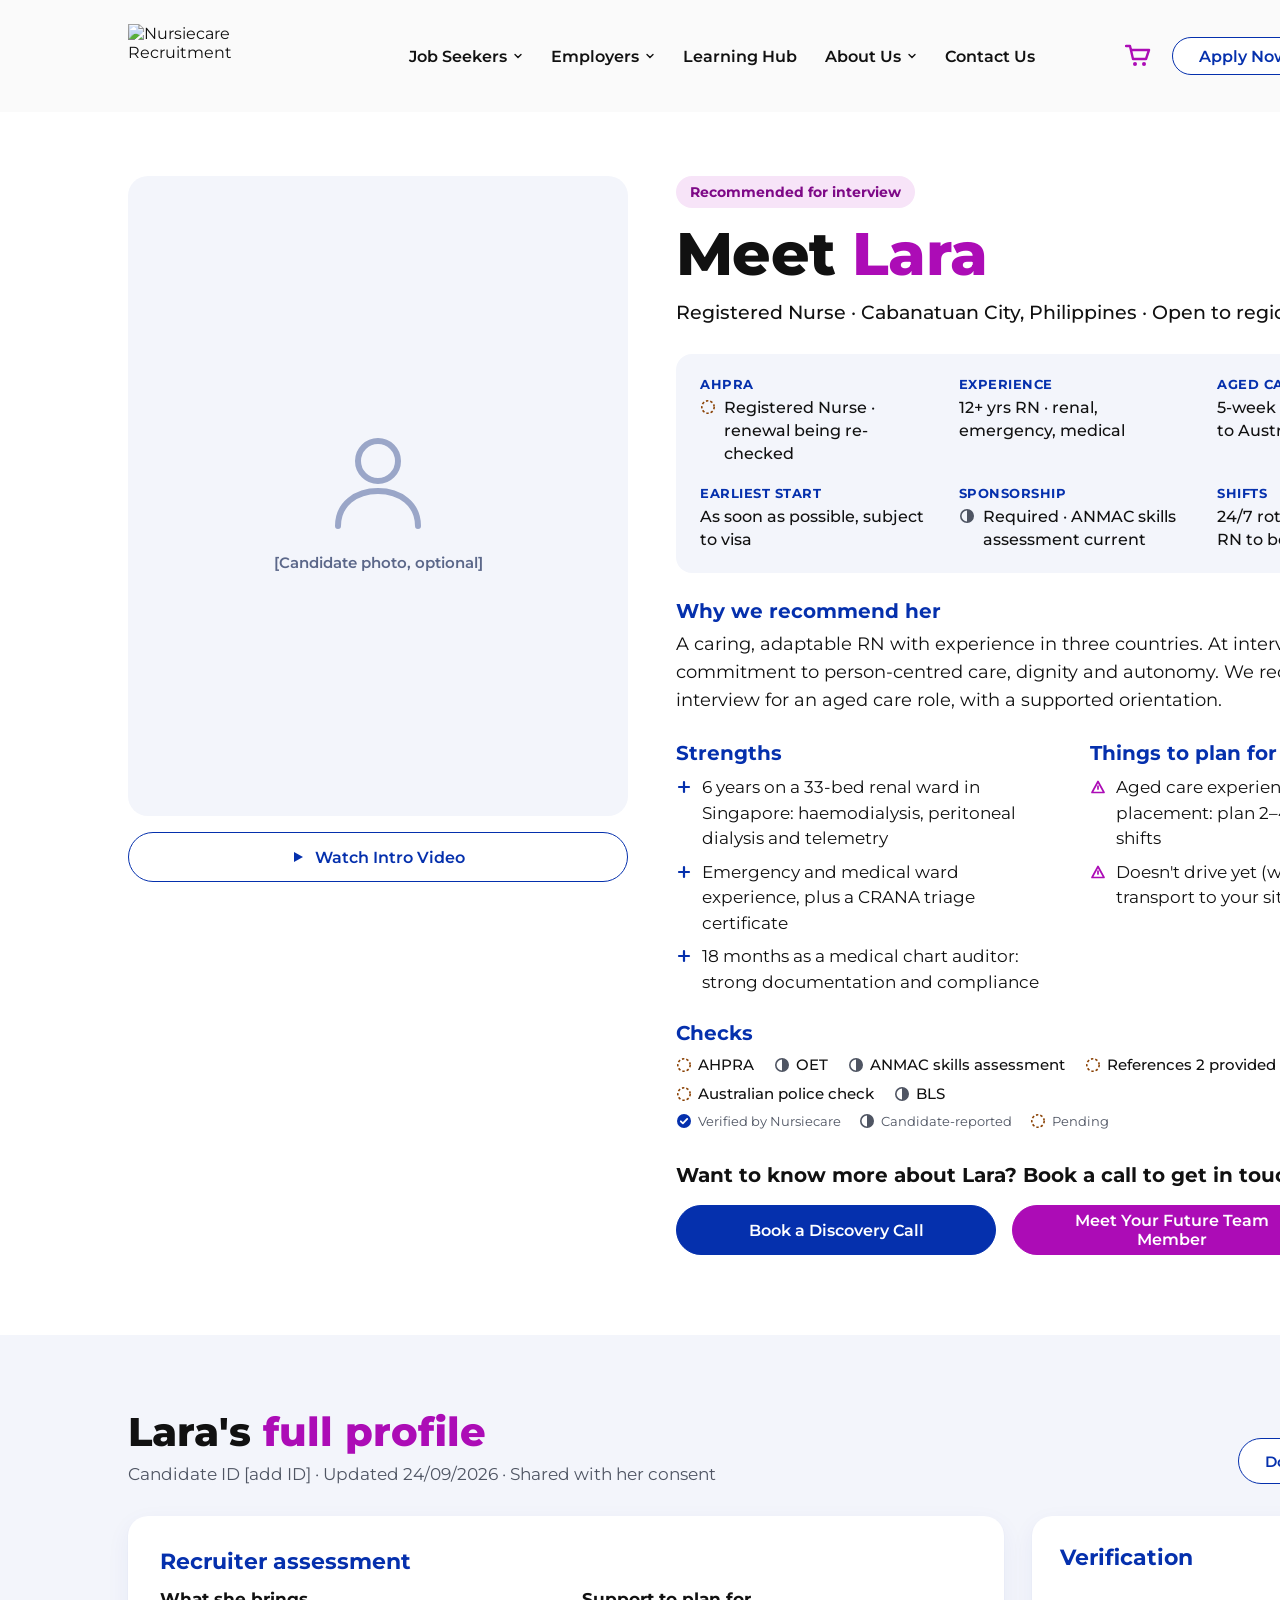
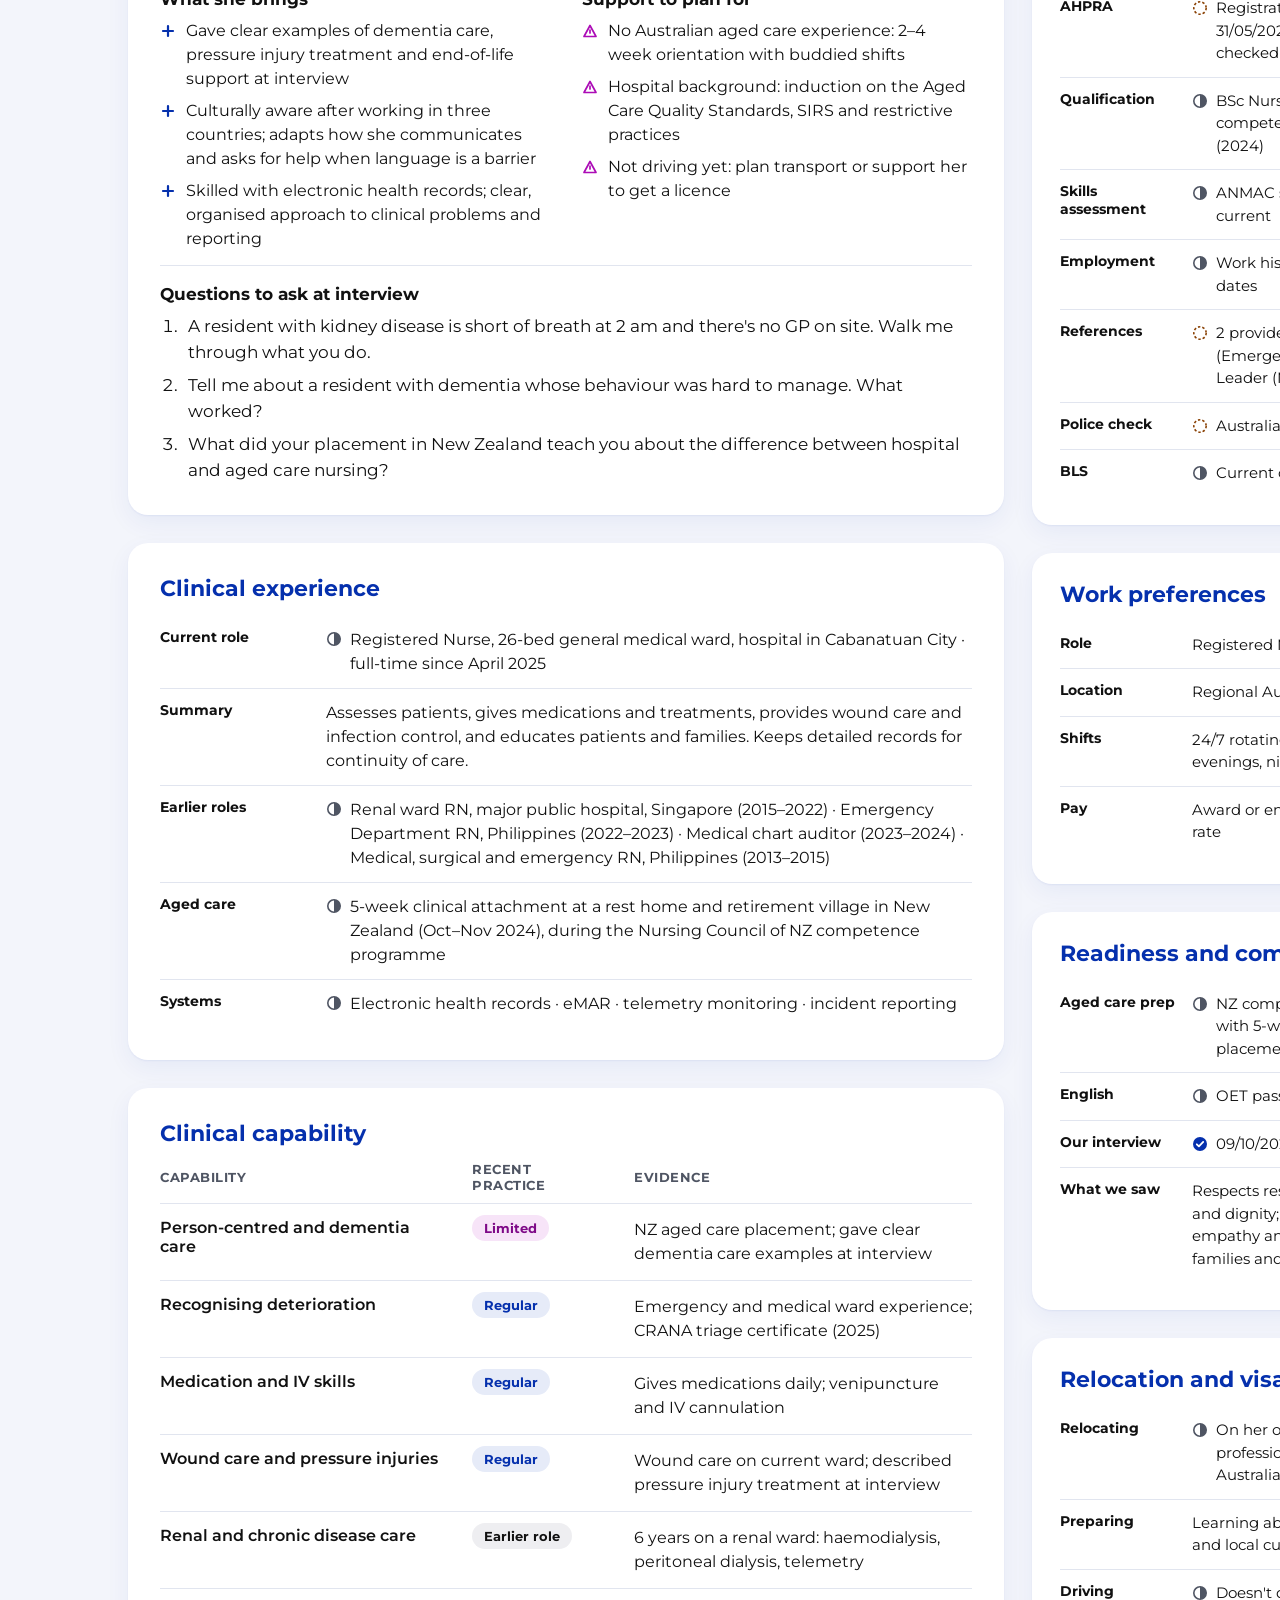
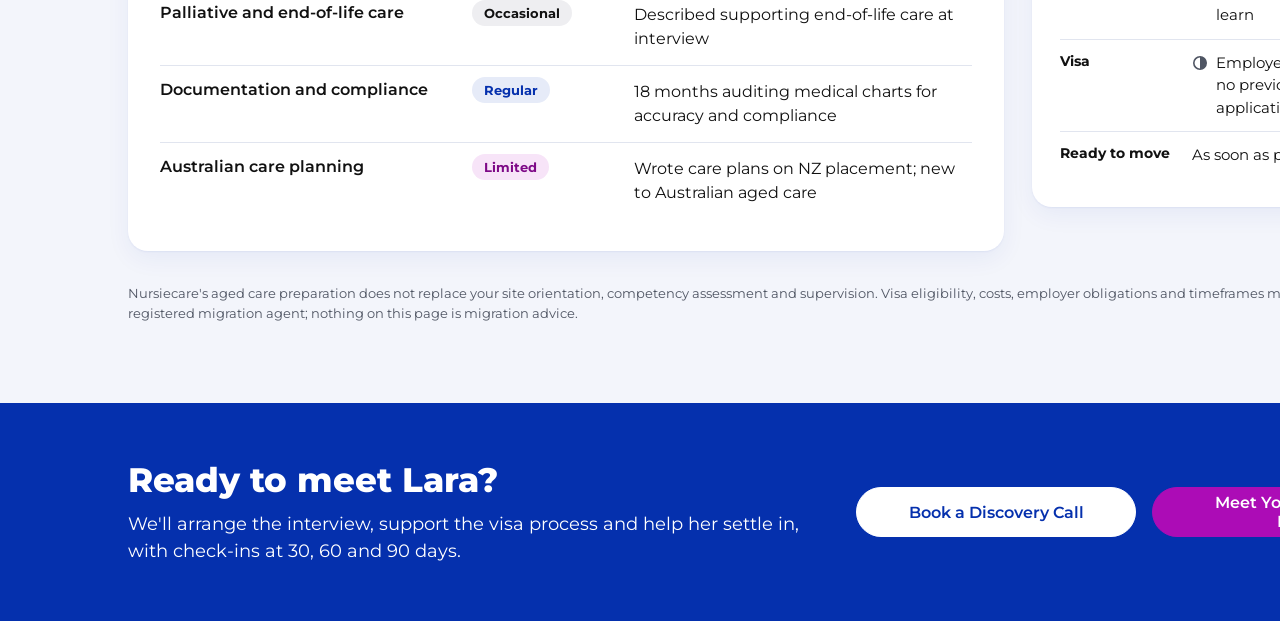
==== candidate.html @ cf737f13 "Rename Candidate.html to candidate.html" ====
<!doctype html>
<html lang="en">
<head>
<meta charset="utf-8">
<title>Meet Lara – website profile</title>
<script src="./vendor/react.js"></script>
<script src="./vendor/react-dom.js"></script>
<script src="./support.js"></script>
</head>
<body>
<x-dc>
<helmet>
<link rel="preconnect" href="https://fonts.googleapis.com">
<link href="https://fonts.googleapis.com/css2?family=Montserrat:wght@400;500;600;700;800&amp;display=swap" rel="stylesheet">
<style>
body{margin:0;font-family:'Montserrat',system-ui,sans-serif;color:#111111;background:#FFFFFF}
a{color:#0530AD}a:hover{color:#03207A}
</style>
</helmet>
<div style="width: 1600px; height: 2910px; box-sizing: border-box; background: #FFFFFF; font-family: 'Montserrat', system-ui, sans-serif; color: #111111; display: flex; flex-direction: column">
<header style="height: 112px; flex-shrink: 0; background: #FAFAFA; display: flex; align-items: center; justify-content: space-between; padding: 0 128px">
<img src="./assets/7c74ef03ca69b1d3904ed1eaf5448bc9.png" alt="Nursiecare Recruitment" style="width: 200px; height: 65px; object-fit: contain; object-position: left center">
<nav aria-label="Main" style="display: flex; gap: 28px; align-items: center"><a href="#" style="display: flex; align-items: center; gap: 6px; font-size: 16px; font-weight: 600; color: #111111; text-decoration: none">Job Seekers<svg width="10" height="10" viewBox="0 0 10 10" aria-hidden="true"><path d="M2 3.5l3 3 3-3" fill="none" stroke="#111111" stroke-width="1.4" stroke-linecap="round"></path></svg></a><a href="#" style="display: flex; align-items: center; gap: 6px; font-size: 16px; font-weight: 600; color: #111111; text-decoration: none">Employers<svg width="10" height="10" viewBox="0 0 10 10" aria-hidden="true"><path d="M2 3.5l3 3 3-3" fill="none" stroke="#111111" stroke-width="1.4" stroke-linecap="round"></path></svg></a><a href="#" style="display: flex; align-items: center; gap: 6px; font-size: 16px; font-weight: 600; color: #111111; text-decoration: none">Learning Hub</a><a href="#" style="display: flex; align-items: center; gap: 6px; font-size: 16px; font-weight: 600; color: #111111; text-decoration: none">About Us<svg width="10" height="10" viewBox="0 0 10 10" aria-hidden="true"><path d="M2 3.5l3 3 3-3" fill="none" stroke="#111111" stroke-width="1.4" stroke-linecap="round"></path></svg></a><a href="#" style="display: flex; align-items: center; gap: 6px; font-size: 16px; font-weight: 600; color: #111111; text-decoration: none">Contact Us</a></nav>
<div style="display: flex; align-items: center; gap: 12px">
<a href="#" aria-label="Cart" style="display: flex; align-items: center; justify-content: center; width: 44px; height: 44px"><svg width="26" height="24" viewBox="0 0 26 24" aria-hidden="true"><path d="M1 2h4l3 13h13l3-9H7" fill="none" stroke="#AC0CB6" stroke-width="2.4" stroke-linejoin="round" stroke-linecap="round"></path><circle cx="10" cy="20" r="2" fill="#AC0CB6"></circle><circle cx="19" cy="20" r="2" fill="#AC0CB6"></circle></svg></a>
<button type="button" style="width: 144px; height: 38px; padding: 0 26px; border-radius: 999px; font-family: 'Montserrat', system-ui, sans-serif; font-size: 16px; font-weight: 600; display: flex; align-items: center; justify-content: center; gap: 10px; background: #FFFFFF; color: #0530AD; border: 1.5px solid #0530AD">Apply Now</button>
<button type="button" style="width: 144px; height: 38px; padding: 0 26px; border-radius: 999px; font-family: 'Montserrat', system-ui, sans-serif; font-size: 16px; font-weight: 600; display: flex; align-items: center; justify-content: center; gap: 10px; background: #AC0CB6; color: #FFFFFF; border: 1.5px solid #AC0CB6">Request Staff</button>
</div>
</header>
<main style="display: flex; flex-direction: column">
<section style="padding: 64px 128px 80px; display: grid; grid-template-columns: 500px minmax(0, 1fr); gap: 48px; align-items: start">
<div style="display: flex; flex-direction: column; gap: 16px">
<div role="img" aria-label="Candidate photo placeholder" style="width: 500px; height: 640px; border-radius: 20px; background: #F3F5FB; display: flex; flex-direction: column; align-items: center; justify-content: center; gap: 12px"><svg width="120" height="120" viewBox="0 0 24 24" aria-hidden="true"><circle cx="12" cy="8" r="4" fill="none" stroke="#9AA6C8" stroke-width="1.2"></circle><path d="M4 21c0-4.4 3.6-7 8-7s8 2.6 8 7" fill="none" stroke="#9AA6C8" stroke-width="1.2" stroke-linecap="round"></path></svg><span style="font-size: 15px; font-weight: 600; color: #5B6789">[Candidate photo, optional]</span></div>
<button type="button" style="width: 500px; height: 50px; padding: 0 26px; border-radius: 999px; font-family: 'Montserrat', system-ui, sans-serif; font-size: 16px; font-weight: 600; display: flex; align-items: center; justify-content: center; gap: 10px; background: #FFFFFF; color: #0530AD; border: 1.5px solid #0530AD"><svg width="14" height="14" viewBox="0 0 14 14" aria-hidden="true"><path d="M3 2l9 5-9 5z" fill="#0530AD"></path></svg>Watch Intro Video</button>
</div>
<div style="display: flex; flex-direction: column; gap: 26px">
<div style="display: flex; flex-direction: column; gap: 14px">
<span style="align-self: flex-start; font-size: 14px; font-weight: 700; background: #F7E4F8; color: #7E0987; padding: 7px 14px; border-radius: 999px">Recommended for interview</span>
<h1 style="margin: 0; font-size: 60px; font-weight: 800; line-height: 1.05; letter-spacing: -0.01em">Meet <span style="color: #AC0CB6">Lara</span></h1>
<div style="font-size: 19px; font-weight: 500; line-height: 1.5">Registered Nurse · Cabanatuan City, Philippines · Open to regional Australia</div>
</div>
<div style="display: grid; grid-template-columns: repeat(3, minmax(0, 1fr)); gap: 20px 28px; padding: 22px 24px; background: #F3F5FB; border-radius: 16px"><div style="display: flex; flex-direction: column; gap: 4px"><div style="font-size: 13px; font-weight: 700; letter-spacing: 0.04em; text-transform: uppercase; color: #0530AD">AHPRA</div><div style="display: flex; gap: 8px; font-size: 16px; font-weight: 500; line-height: 1.45"><svg width="16" height="16" viewBox="0 0 16 16" role="img" aria-label="Pending" style="flex-shrink: 0; margin-top: 3px"><circle cx="8" cy="8" r="6.2" fill="none" stroke="#8A4205" stroke-width="1.6" stroke-dasharray="2.4 2"></circle></svg><span>Registered Nurse · renewal being re-checked</span></div></div><div style="display: flex; flex-direction: column; gap: 4px"><div style="font-size: 13px; font-weight: 700; letter-spacing: 0.04em; text-transform: uppercase; color: #0530AD">Experience</div><div style="display: flex; gap: 8px; font-size: 16px; font-weight: 500; line-height: 1.45"><span>12+ yrs RN · renal, emergency, medical</span></div></div><div style="display: flex; flex-direction: column; gap: 4px"><div style="font-size: 13px; font-weight: 700; letter-spacing: 0.04em; text-transform: uppercase; color: #0530AD">Aged care</div><div style="display: flex; gap: 8px; font-size: 16px; font-weight: 500; line-height: 1.45"><span>5-week NZ placement · new to Australian aged care</span></div></div><div style="display: flex; flex-direction: column; gap: 4px"><div style="font-size: 13px; font-weight: 700; letter-spacing: 0.04em; text-transform: uppercase; color: #0530AD">Earliest start</div><div style="display: flex; gap: 8px; font-size: 16px; font-weight: 500; line-height: 1.45"><span>As soon as possible, subject to visa</span></div></div><div style="display: flex; flex-direction: column; gap: 4px"><div style="font-size: 13px; font-weight: 700; letter-spacing: 0.04em; text-transform: uppercase; color: #0530AD">Sponsorship</div><div style="display: flex; gap: 8px; font-size: 16px; font-weight: 500; line-height: 1.45"><svg width="16" height="16" viewBox="0 0 16 16" role="img" aria-label="Candidate-reported" style="flex-shrink: 0; margin-top: 3px"><circle cx="8" cy="8" r="6.2" fill="none" stroke="#4F5563" stroke-width="1.6"></circle><path d="M8 1.8a6.2 6.2 0 0 1 0 12.4z" fill="#4F5563"></path></svg><span>Required · ANMAC skills assessment current</span></div></div><div style="display: flex; flex-direction: column; gap: 4px"><div style="font-size: 13px; font-weight: 700; letter-spacing: 0.04em; text-transform: uppercase; color: #0530AD">Shifts</div><div style="display: flex; gap: 8px; font-size: 16px; font-weight: 500; line-height: 1.45"><span>24/7 rotating roster · sole RN to be assessed</span></div></div></div>
<div style="display: flex; flex-direction: column; gap: 8px"><h3 style="margin: 0 0 0px; font-size: 20px; font-weight: 700; color: #0530AD">Why we recommend her</h3><p style="margin: 0; font-size: 18px; line-height: 1.55">A caring, adaptable RN with experience in three countries. At interview she showed real commitment to person-centred care, dignity and autonomy. We recommend an interview for an aged care role, with a supported orientation.</p></div>
<div style="display: grid; grid-template-columns: repeat(2, minmax(0, 1fr)); gap: 32px">
<div style="display: flex; flex-direction: column; gap: 10px"><h3 style="margin: 0 0 0px; font-size: 20px; font-weight: 700; color: #0530AD">Strengths</h3><ul style="list-style: none; margin: 0; padding: 0; display: flex; flex-direction: column; gap: 8px"><li style="display: flex; gap: 10px; font-size: 17px; line-height: 1.5"><svg width="16" height="16" viewBox="0 0 16 16" aria-hidden="true" style="flex-shrink: 0; margin-top: 4px"><path d="M8 3v10M3 8h10" stroke="#0530AD" stroke-width="2.2" stroke-linecap="round"></path></svg><span>6 years on a 33-bed renal ward in Singapore: haemodialysis, peritoneal dialysis and telemetry</span></li><li style="display: flex; gap: 10px; font-size: 17px; line-height: 1.5"><svg width="16" height="16" viewBox="0 0 16 16" aria-hidden="true" style="flex-shrink: 0; margin-top: 4px"><path d="M8 3v10M3 8h10" stroke="#0530AD" stroke-width="2.2" stroke-linecap="round"></path></svg><span>Emergency and medical ward experience, plus a CRANA triage certificate</span></li><li style="display: flex; gap: 10px; font-size: 17px; line-height: 1.5"><svg width="16" height="16" viewBox="0 0 16 16" aria-hidden="true" style="flex-shrink: 0; margin-top: 4px"><path d="M8 3v10M3 8h10" stroke="#0530AD" stroke-width="2.2" stroke-linecap="round"></path></svg><span>18 months as a medical chart auditor: strong documentation and compliance</span></li></ul></div>
<div style="display: flex; flex-direction: column; gap: 10px"><h3 style="margin: 0 0 0px; font-size: 20px; font-weight: 700; color: #0530AD">Things to plan for</h3><ul style="list-style: none; margin: 0; padding: 0; display: flex; flex-direction: column; gap: 8px"><li style="display: flex; gap: 10px; font-size: 17px; line-height: 1.5"><svg width="16" height="16" viewBox="0 0 16 16" aria-hidden="true" style="flex-shrink: 0; margin-top: 4px"><path d="M8 2.5l6 11H2z" fill="none" stroke="#AC0CB6" stroke-width="1.7" stroke-linejoin="round"></path><path d="M8 7v3" stroke="#AC0CB6" stroke-width="1.7" stroke-linecap="round"></path></svg><span>Aged care experience is a 5-week NZ placement: plan 2–4 weeks of buddied shifts</span></li><li style="display: flex; gap: 10px; font-size: 17px; line-height: 1.5"><svg width="16" height="16" viewBox="0 0 16 16" aria-hidden="true" style="flex-shrink: 0; margin-top: 4px"><path d="M8 2.5l6 11H2z" fill="none" stroke="#AC0CB6" stroke-width="1.7" stroke-linejoin="round"></path><path d="M8 7v3" stroke="#AC0CB6" stroke-width="1.7" stroke-linecap="round"></path></svg><span>Doesn't drive yet (willing to learn): check transport to your site</span></li></ul></div>
</div>
<div style="display: flex; flex-direction: column; gap: 10px"><h3 style="margin: 0 0 0px; font-size: 20px; font-weight: 700; color: #0530AD">Checks</h3><div style="display: flex; flex-wrap: wrap; gap: 10px 20px; align-items: center"><span style="display: flex; align-items: center; gap: 6px; font-size: 15px; font-weight: 500"><svg width="16" height="16" viewBox="0 0 16 16" role="img" aria-label="Pending" style="flex-shrink: 0; margin-top: 0px"><circle cx="8" cy="8" r="6.2" fill="none" stroke="#8A4205" stroke-width="1.6" stroke-dasharray="2.4 2"></circle></svg>AHPRA</span><span style="display: flex; align-items: center; gap: 6px; font-size: 15px; font-weight: 500"><svg width="16" height="16" viewBox="0 0 16 16" role="img" aria-label="Candidate-reported" style="flex-shrink: 0; margin-top: 0px"><circle cx="8" cy="8" r="6.2" fill="none" stroke="#4F5563" stroke-width="1.6"></circle><path d="M8 1.8a6.2 6.2 0 0 1 0 12.4z" fill="#4F5563"></path></svg>OET</span><span style="display: flex; align-items: center; gap: 6px; font-size: 15px; font-weight: 500"><svg width="16" height="16" viewBox="0 0 16 16" role="img" aria-label="Candidate-reported" style="flex-shrink: 0; margin-top: 0px"><circle cx="8" cy="8" r="6.2" fill="none" stroke="#4F5563" stroke-width="1.6"></circle><path d="M8 1.8a6.2 6.2 0 0 1 0 12.4z" fill="#4F5563"></path></svg>ANMAC skills assessment</span><span style="display: flex; align-items: center; gap: 6px; font-size: 15px; font-weight: 500"><svg width="16" height="16" viewBox="0 0 16 16" role="img" aria-label="Pending" style="flex-shrink: 0; margin-top: 0px"><circle cx="8" cy="8" r="6.2" fill="none" stroke="#8A4205" stroke-width="1.6" stroke-dasharray="2.4 2"></circle></svg>References 2 provided</span><span style="display: flex; align-items: center; gap: 6px; font-size: 15px; font-weight: 500"><svg width="16" height="16" viewBox="0 0 16 16" role="img" aria-label="Pending" style="flex-shrink: 0; margin-top: 0px"><circle cx="8" cy="8" r="6.2" fill="none" stroke="#8A4205" stroke-width="1.6" stroke-dasharray="2.4 2"></circle></svg>Australian police check</span><span style="display: flex; align-items: center; gap: 6px; font-size: 15px; font-weight: 500"><svg width="16" height="16" viewBox="0 0 16 16" role="img" aria-label="Candidate-reported" style="flex-shrink: 0; margin-top: 0px"><circle cx="8" cy="8" r="6.2" fill="none" stroke="#4F5563" stroke-width="1.6"></circle><path d="M8 1.8a6.2 6.2 0 0 1 0 12.4z" fill="#4F5563"></path></svg>BLS</span></div><div style="display: flex; flex-wrap: wrap; gap: 8px 18px; font-size: 13px; color: #4F5563"><span style="display: flex; align-items: center; gap: 6px"><svg width="16" height="16" viewBox="0 0 16 16" role="img" aria-label="Verified" style="flex-shrink: 0; margin-top: 0px"><circle cx="8" cy="8" r="7" fill="#0530AD"></circle><path d="M4.8 8.3l2.1 2.1 4.3-4.5" fill="none" stroke="#FFFFFF" stroke-width="1.8" stroke-linecap="round" stroke-linejoin="round"></path></svg>Verified by Nursiecare</span><span style="display: flex; align-items: center; gap: 6px"><svg width="16" height="16" viewBox="0 0 16 16" role="img" aria-label="Candidate-reported" style="flex-shrink: 0; margin-top: 0px"><circle cx="8" cy="8" r="6.2" fill="none" stroke="#4F5563" stroke-width="1.6"></circle><path d="M8 1.8a6.2 6.2 0 0 1 0 12.4z" fill="#4F5563"></path></svg>Candidate-reported</span><span style="display: flex; align-items: center; gap: 6px"><svg width="16" height="16" viewBox="0 0 16 16" role="img" aria-label="Pending" style="flex-shrink: 0; margin-top: 0px"><circle cx="8" cy="8" r="6.2" fill="none" stroke="#8A4205" stroke-width="1.6" stroke-dasharray="2.4 2"></circle></svg>Pending</span></div></div>
<div style="display: flex; flex-direction: column; gap: 16px; padding-top: 6px">
<p style="margin: 0; font-size: 20px; font-weight: 700; line-height: 1.4">Want to know more about Lara? Book a call to get in touch with our team.</p>
<div style="display: flex; gap: 16px"><button type="button" style="width: 320px; height: 50px; padding: 0 26px; border-radius: 999px; font-family: 'Montserrat', system-ui, sans-serif; font-size: 16px; font-weight: 600; display: flex; align-items: center; justify-content: center; gap: 10px; background: #0530AD; color: #FFFFFF; border: 1.5px solid #0530AD">Book a Discovery Call</button><button type="button" style="width: 320px; height: 50px; padding: 0 26px; border-radius: 999px; font-family: 'Montserrat', system-ui, sans-serif; font-size: 16px; font-weight: 600; display: flex; align-items: center; justify-content: center; gap: 10px; background: #AC0CB6; color: #FFFFFF; border: 1.5px solid #AC0CB6">Meet Your Future Team Member</button></div>
</div>
</div>
</section>
<section style="background: #F3F5FB; padding: 72px 128px 80px; display: flex; flex-direction: column; gap: 32px">
<div style="display: flex; justify-content: space-between; align-items: flex-end">
<div style="display: flex; flex-direction: column; gap: 8px"><h2 style="margin: 0; font-size: 40px; font-weight: 800">Lara's <span style="color: #AC0CB6">full profile</span></h2><p style="margin: 0; font-size: 17px; color: #4F5563">Candidate ID [add ID] · Updated 24/09/2026 · Shared with her consent</p></div>
<button type="button" style="height: 46px; padding: 0 26px; border-radius: 999px; font-family: 'Montserrat', system-ui, sans-serif; font-size: 15px; font-weight: 600; display: flex; align-items: center; justify-content: center; gap: 10px; background: #FFFFFF; color: #0530AD; border: 1.5px solid #0530AD">Download Profile (PDF)</button>
</div>
<div style="display: grid; grid-template-columns: minmax(0, 1fr) 440px; gap: 28px; align-items: start">
<div style="display: flex; flex-direction: column; gap: 28px">
<section style="background: #FFFFFF; border-radius: 20px; padding: 32px; display: flex; flex-direction: column; gap: 14px; box-shadow: 0 1px 2px rgba(5,48,173,0.06), 0 8px 24px rgba(5,48,173,0.06)"><h3 style="margin: 0 0 0px; font-size: 22px; font-weight: 700; color: #0530AD">Recruiter assessment</h3><div style="display: grid; grid-template-columns: repeat(2, minmax(0, 1fr)); gap: 32px">
<div style="display: flex; flex-direction: column; gap: 10px"><div style="font-size: 17px; font-weight: 700">What she brings</div><ul style="list-style: none; margin: 0; padding: 0; display: flex; flex-direction: column; gap: 8px"><li style="display: flex; gap: 10px; font-size: 16px; line-height: 1.5"><svg width="16" height="16" viewBox="0 0 16 16" aria-hidden="true" style="flex-shrink: 0; margin-top: 4px"><path d="M8 3v10M3 8h10" stroke="#0530AD" stroke-width="2.2" stroke-linecap="round"></path></svg><span>Gave clear examples of dementia care, pressure injury treatment and end-of-life support at interview</span></li><li style="display: flex; gap: 10px; font-size: 16px; line-height: 1.5"><svg width="16" height="16" viewBox="0 0 16 16" aria-hidden="true" style="flex-shrink: 0; margin-top: 4px"><path d="M8 3v10M3 8h10" stroke="#0530AD" stroke-width="2.2" stroke-linecap="round"></path></svg><span>Culturally aware after working in three countries; adapts how she communicates and asks for help when language is a barrier</span></li><li style="display: flex; gap: 10px; font-size: 16px; line-height: 1.5"><svg width="16" height="16" viewBox="0 0 16 16" aria-hidden="true" style="flex-shrink: 0; margin-top: 4px"><path d="M8 3v10M3 8h10" stroke="#0530AD" stroke-width="2.2" stroke-linecap="round"></path></svg><span>Skilled with electronic health records; clear, organised approach to clinical problems and reporting</span></li></ul></div>
<div style="display: flex; flex-direction: column; gap: 10px"><div style="font-size: 17px; font-weight: 700">Support to plan for</div><ul style="list-style: none; margin: 0; padding: 0; display: flex; flex-direction: column; gap: 8px"><li style="display: flex; gap: 10px; font-size: 16px; line-height: 1.5"><svg width="16" height="16" viewBox="0 0 16 16" aria-hidden="true" style="flex-shrink: 0; margin-top: 4px"><path d="M8 2.5l6 11H2z" fill="none" stroke="#AC0CB6" stroke-width="1.7" stroke-linejoin="round"></path><path d="M8 7v3" stroke="#AC0CB6" stroke-width="1.7" stroke-linecap="round"></path></svg><span>No Australian aged care experience: 2–4 week orientation with buddied shifts</span></li><li style="display: flex; gap: 10px; font-size: 16px; line-height: 1.5"><svg width="16" height="16" viewBox="0 0 16 16" aria-hidden="true" style="flex-shrink: 0; margin-top: 4px"><path d="M8 2.5l6 11H2z" fill="none" stroke="#AC0CB6" stroke-width="1.7" stroke-linejoin="round"></path><path d="M8 7v3" stroke="#AC0CB6" stroke-width="1.7" stroke-linecap="round"></path></svg><span>Hospital background: induction on the Aged Care Quality Standards, SIRS and restrictive practices</span></li><li style="display: flex; gap: 10px; font-size: 16px; line-height: 1.5"><svg width="16" height="16" viewBox="0 0 16 16" aria-hidden="true" style="flex-shrink: 0; margin-top: 4px"><path d="M8 2.5l6 11H2z" fill="none" stroke="#AC0CB6" stroke-width="1.7" stroke-linejoin="round"></path><path d="M8 7v3" stroke="#AC0CB6" stroke-width="1.7" stroke-linecap="round"></path></svg><span>Not driving yet: plan transport or support her to get a licence</span></li></ul></div>
</div>
<div style="border-top: 1px solid #E1E5EF; padding-top: 18px; display: flex; flex-direction: column; gap: 10px"><div style="font-size: 17px; font-weight: 700">Questions to ask at interview</div><ol style="margin: 0; padding-left: 22px; display: flex; flex-direction: column; gap: 8px"><li style="font-size: 17px; line-height: 1.5; padding-left: 6px">A resident with kidney disease is short of breath at 2 am and there's no GP on site. Walk me through what you do.</li><li style="font-size: 17px; line-height: 1.5; padding-left: 6px">Tell me about a resident with dementia whose behaviour was hard to manage. What worked?</li><li style="font-size: 17px; line-height: 1.5; padding-left: 6px">What did your placement in New Zealand teach you about the difference between hospital and aged care nursing?</li></ol></div></section>
<section style="background: #FFFFFF; border-radius: 20px; padding: 32px; display: flex; flex-direction: column; gap: 14px; box-shadow: 0 1px 2px rgba(5,48,173,0.06), 0 8px 24px rgba(5,48,173,0.06)"><h3 style="margin: 0 0 0px; font-size: 22px; font-weight: 700; color: #0530AD">Clinical experience</h3><dl style="margin: 0; display: flex; flex-direction: column"><div style="display: grid; grid-template-columns: 150px minmax(0, 1fr); gap: 16px; padding: 12px 0"><dt style="font-size: 14px; font-weight: 700; color: #111111">Current role</dt><dd style="margin: 0; display: flex; gap: 8px; font-size: 16px; line-height: 1.5"><svg width="16" height="16" viewBox="0 0 16 16" role="img" aria-label="Candidate-reported" style="flex-shrink: 0; margin-top: 3px"><circle cx="8" cy="8" r="6.2" fill="none" stroke="#4F5563" stroke-width="1.6"></circle><path d="M8 1.8a6.2 6.2 0 0 1 0 12.4z" fill="#4F5563"></path></svg><span>Registered Nurse, 26-bed general medical ward, hospital in Cabanatuan City · full-time since April 2025</span></dd></div><div style="border-top: 1px solid #E1E5EF; display: grid; grid-template-columns: 150px minmax(0, 1fr); gap: 16px; padding: 12px 0"><dt style="font-size: 14px; font-weight: 700; color: #111111">Summary</dt><dd style="margin: 0; display: flex; gap: 8px; font-size: 16px; line-height: 1.5"><span>Assesses patients, gives medications and treatments, provides wound care and infection control, and educates patients and families. Keeps detailed records for continuity of care.</span></dd></div><div style="border-top: 1px solid #E1E5EF; display: grid; grid-template-columns: 150px minmax(0, 1fr); gap: 16px; padding: 12px 0"><dt style="font-size: 14px; font-weight: 700; color: #111111">Earlier roles</dt><dd style="margin: 0; display: flex; gap: 8px; font-size: 16px; line-height: 1.5"><svg width="16" height="16" viewBox="0 0 16 16" role="img" aria-label="Candidate-reported" style="flex-shrink: 0; margin-top: 3px"><circle cx="8" cy="8" r="6.2" fill="none" stroke="#4F5563" stroke-width="1.6"></circle><path d="M8 1.8a6.2 6.2 0 0 1 0 12.4z" fill="#4F5563"></path></svg><span>Renal ward RN, major public hospital, Singapore (2015–2022) · Emergency Department RN, Philippines (2022–2023) · Medical chart auditor (2023–2024) · Medical, surgical and emergency RN, Philippines (2013–2015)</span></dd></div><div style="border-top: 1px solid #E1E5EF; display: grid; grid-template-columns: 150px minmax(0, 1fr); gap: 16px; padding: 12px 0"><dt style="font-size: 14px; font-weight: 700; color: #111111">Aged care</dt><dd style="margin: 0; display: flex; gap: 8px; font-size: 16px; line-height: 1.5"><svg width="16" height="16" viewBox="0 0 16 16" role="img" aria-label="Candidate-reported" style="flex-shrink: 0; margin-top: 3px"><circle cx="8" cy="8" r="6.2" fill="none" stroke="#4F5563" stroke-width="1.6"></circle><path d="M8 1.8a6.2 6.2 0 0 1 0 12.4z" fill="#4F5563"></path></svg><span>5-week clinical attachment at a rest home and retirement village in New Zealand (Oct–Nov 2024), during the Nursing Council of NZ competence programme</span></dd></div><div style="border-top: 1px solid #E1E5EF; display: grid; grid-template-columns: 150px minmax(0, 1fr); gap: 16px; padding: 12px 0"><dt style="font-size: 14px; font-weight: 700; color: #111111">Systems</dt><dd style="margin: 0; display: flex; gap: 8px; font-size: 16px; line-height: 1.5"><svg width="16" height="16" viewBox="0 0 16 16" role="img" aria-label="Candidate-reported" style="flex-shrink: 0; margin-top: 3px"><circle cx="8" cy="8" r="6.2" fill="none" stroke="#4F5563" stroke-width="1.6"></circle><path d="M8 1.8a6.2 6.2 0 0 1 0 12.4z" fill="#4F5563"></path></svg><span>Electronic health records · eMAR · telemetry monitoring · incident reporting</span></dd></div></dl></section>
<section style="background: #FFFFFF; border-radius: 20px; padding: 32px; display: flex; flex-direction: column; gap: 14px; box-shadow: 0 1px 2px rgba(5,48,173,0.06), 0 8px 24px rgba(5,48,173,0.06)"><h3 style="margin: 0 0 0px; font-size: 22px; font-weight: 700; color: #0530AD">Clinical capability</h3><table style="width: 100%; border-collapse: collapse"><thead><tr><th scope="col" style="text-align: left; font-size: 13px; font-weight: 700; letter-spacing: 0.04em; text-transform: uppercase; color: #4F5563; padding: 0 16px 10px 0; width: 280px">Capability</th><th scope="col" style="text-align: left; font-size: 13px; font-weight: 700; letter-spacing: 0.04em; text-transform: uppercase; color: #4F5563; padding: 0 16px 10px; width: 130px">Recent practice</th><th scope="col" style="text-align: left; font-size: 13px; font-weight: 700; letter-spacing: 0.04em; text-transform: uppercase; color: #4F5563; padding: 0 0 10px 16px">Evidence</th></tr></thead><tbody><tr style="border-top: 1px solid #E1E5EF"><td style="padding: 14px 16px 14px 0; font-size: 16px; font-weight: 600; vertical-align: top">Person-centred and dementia care</td><td style="padding: 14px 16px; vertical-align: top"><span style="font-size: 13px; font-weight: 700; background: #F7E4F8; color: #7E0987; padding: 5px 12px; border-radius: 999px; white-space: nowrap">Limited</span></td><td style="padding: 14px 0 14px 16px; font-size: 16px; line-height: 1.5; vertical-align: top">NZ aged care placement; gave clear dementia care examples at interview</td></tr><tr style="border-top: 1px solid #E1E5EF"><td style="padding: 14px 16px 14px 0; font-size: 16px; font-weight: 600; vertical-align: top">Recognising deterioration</td><td style="padding: 14px 16px; vertical-align: top"><span style="font-size: 13px; font-weight: 700; background: #E6EBF8; color: #0530AD; padding: 5px 12px; border-radius: 999px; white-space: nowrap">Regular</span></td><td style="padding: 14px 0 14px 16px; font-size: 16px; line-height: 1.5; vertical-align: top">Emergency and medical ward experience; CRANA triage certificate (2025)</td></tr><tr style="border-top: 1px solid #E1E5EF"><td style="padding: 14px 16px 14px 0; font-size: 16px; font-weight: 600; vertical-align: top">Medication and IV skills</td><td style="padding: 14px 16px; vertical-align: top"><span style="font-size: 13px; font-weight: 700; background: #E6EBF8; color: #0530AD; padding: 5px 12px; border-radius: 999px; white-space: nowrap">Regular</span></td><td style="padding: 14px 0 14px 16px; font-size: 16px; line-height: 1.5; vertical-align: top">Gives medications daily; venipuncture and IV cannulation</td></tr><tr style="border-top: 1px solid #E1E5EF"><td style="padding: 14px 16px 14px 0; font-size: 16px; font-weight: 600; vertical-align: top">Wound care and pressure injuries</td><td style="padding: 14px 16px; vertical-align: top"><span style="font-size: 13px; font-weight: 700; background: #E6EBF8; color: #0530AD; padding: 5px 12px; border-radius: 999px; white-space: nowrap">Regular</span></td><td style="padding: 14px 0 14px 16px; font-size: 16px; line-height: 1.5; vertical-align: top">Wound care on current ward; described pressure injury treatment at interview</td></tr><tr style="border-top: 1px solid #E1E5EF"><td style="padding: 14px 16px 14px 0; font-size: 16px; font-weight: 600; vertical-align: top">Renal and chronic disease care</td><td style="padding: 14px 16px; vertical-align: top"><span style="font-size: 13px; font-weight: 700; background: #EEEEF1; color: #111111; padding: 5px 12px; border-radius: 999px; white-space: nowrap">Earlier role</span></td><td style="padding: 14px 0 14px 16px; font-size: 16px; line-height: 1.5; vertical-align: top">6 years on a renal ward: haemodialysis, peritoneal dialysis, telemetry</td></tr><tr style="border-top: 1px solid #E1E5EF"><td style="padding: 14px 16px 14px 0; font-size: 16px; font-weight: 600; vertical-align: top">Palliative and end-of-life care</td><td style="padding: 14px 16px; vertical-align: top"><span style="font-size: 13px; font-weight: 700; background: #EEEEF1; color: #111111; padding: 5px 12px; border-radius: 999px; white-space: nowrap">Occasional</span></td><td style="padding: 14px 0 14px 16px; font-size: 16px; line-height: 1.5; vertical-align: top">Described supporting end-of-life care at interview</td></tr><tr style="border-top: 1px solid #E1E5EF"><td style="padding: 14px 16px 14px 0; font-size: 16px; font-weight: 600; vertical-align: top">Documentation and compliance</td><td style="padding: 14px 16px; vertical-align: top"><span style="font-size: 13px; font-weight: 700; background: #E6EBF8; color: #0530AD; padding: 5px 12px; border-radius: 999px; white-space: nowrap">Regular</span></td><td style="padding: 14px 0 14px 16px; font-size: 16px; line-height: 1.5; vertical-align: top">18 months auditing medical charts for accuracy and compliance</td></tr><tr style="border-top: 1px solid #E1E5EF"><td style="padding: 14px 16px 14px 0; font-size: 16px; font-weight: 600; vertical-align: top">Australian care planning</td><td style="padding: 14px 16px; vertical-align: top"><span style="font-size: 13px; font-weight: 700; background: #F7E4F8; color: #7E0987; padding: 5px 12px; border-radius: 999px; white-space: nowrap">Limited</span></td><td style="padding: 14px 0 14px 16px; font-size: 16px; line-height: 1.5; vertical-align: top">Wrote care plans on NZ placement; new to Australian aged care</td></tr></tbody></table></section>
</div>
<div style="display: flex; flex-direction: column; gap: 28px">
<section style="background: #FFFFFF; border-radius: 20px; padding: 28px; display: flex; flex-direction: column; gap: 14px; box-shadow: 0 1px 2px rgba(5,48,173,0.06), 0 8px 24px rgba(5,48,173,0.06)"><h3 style="margin: 0 0 0px; font-size: 22px; font-weight: 700; color: #0530AD">Verification</h3><dl style="margin: 0; display: flex; flex-direction: column"><div style="display: grid; grid-template-columns: 116px minmax(0, 1fr); gap: 16px; padding: 12px 0"><dt style="font-size: 14px; font-weight: 700; color: #111111">AHPRA</dt><dd style="margin: 0; display: flex; gap: 8px; font-size: 15px; line-height: 1.5"><svg width="16" height="16" viewBox="0 0 16 16" role="img" aria-label="Pending" style="flex-shrink: 0; margin-top: 3px"><circle cx="8" cy="8" r="6.2" fill="none" stroke="#8A4205" stroke-width="1.6" stroke-dasharray="2.4 2"></circle></svg><span>Registration listed to 31/05/2026: renewal being re-checked on the public register</span></dd></div><div style="border-top: 1px solid #E1E5EF; display: grid; grid-template-columns: 116px minmax(0, 1fr); gap: 16px; padding: 12px 0"><dt style="font-size: 14px; font-weight: 700; color: #111111">Qualification</dt><dd style="margin: 0; display: flex; gap: 8px; font-size: 15px; line-height: 1.5"><svg width="16" height="16" viewBox="0 0 16 16" role="img" aria-label="Candidate-reported" style="flex-shrink: 0; margin-top: 3px"><circle cx="8" cy="8" r="6.2" fill="none" stroke="#4F5563" stroke-width="1.6"></circle><path d="M8 1.8a6.2 6.2 0 0 1 0 12.4z" fill="#4F5563"></path></svg><span>BSc Nursing (2012) · NZ competence programme (2024)</span></dd></div><div style="border-top: 1px solid #E1E5EF; display: grid; grid-template-columns: 116px minmax(0, 1fr); gap: 16px; padding: 12px 0"><dt style="font-size: 14px; font-weight: 700; color: #111111">Skills assessment</dt><dd style="margin: 0; display: flex; gap: 8px; font-size: 15px; line-height: 1.5"><svg width="16" height="16" viewBox="0 0 16 16" role="img" aria-label="Candidate-reported" style="flex-shrink: 0; margin-top: 3px"><circle cx="8" cy="8" r="6.2" fill="none" stroke="#4F5563" stroke-width="1.6"></circle><path d="M8 1.8a6.2 6.2 0 0 1 0 12.4z" fill="#4F5563"></path></svg><span>ANMAC skills assessment current</span></dd></div><div style="border-top: 1px solid #E1E5EF; display: grid; grid-template-columns: 116px minmax(0, 1fr); gap: 16px; padding: 12px 0"><dt style="font-size: 14px; font-weight: 700; color: #111111">Employment</dt><dd style="margin: 0; display: flex; gap: 8px; font-size: 15px; line-height: 1.5"><svg width="16" height="16" viewBox="0 0 16 16" role="img" aria-label="Candidate-reported" style="flex-shrink: 0; margin-top: 3px"><circle cx="8" cy="8" r="6.2" fill="none" stroke="#4F5563" stroke-width="1.6"></circle><path d="M8 1.8a6.2 6.2 0 0 1 0 12.4z" fill="#4F5563"></path></svg><span>Work history 2013 to now, with dates</span></dd></div><div style="border-top: 1px solid #E1E5EF; display: grid; grid-template-columns: 116px minmax(0, 1fr); gap: 16px; padding: 12px 0"><dt style="font-size: 14px; font-weight: 700; color: #111111">References</dt><dd style="margin: 0; display: flex; gap: 8px; font-size: 15px; line-height: 1.5"><svg width="16" height="16" viewBox="0 0 16 16" role="img" aria-label="Pending" style="flex-shrink: 0; margin-top: 3px"><circle cx="8" cy="8" r="6.2" fill="none" stroke="#8A4205" stroke-width="1.6" stroke-dasharray="2.4 2"></circle></svg><span>2 provided: Head Nurse (Emergency), Clinical Nurse Leader (NZ aged care)</span></dd></div><div style="border-top: 1px solid #E1E5EF; display: grid; grid-template-columns: 116px minmax(0, 1fr); gap: 16px; padding: 12px 0"><dt style="font-size: 14px; font-weight: 700; color: #111111">Police check</dt><dd style="margin: 0; display: flex; gap: 8px; font-size: 15px; line-height: 1.5"><svg width="16" height="16" viewBox="0 0 16 16" role="img" aria-label="Pending" style="flex-shrink: 0; margin-top: 3px"><circle cx="8" cy="8" r="6.2" fill="none" stroke="#8A4205" stroke-width="1.6" stroke-dasharray="2.4 2"></circle></svg><span>Australian check pre-start</span></dd></div><div style="border-top: 1px solid #E1E5EF; display: grid; grid-template-columns: 116px minmax(0, 1fr); gap: 16px; padding: 12px 0"><dt style="font-size: 14px; font-weight: 700; color: #111111">BLS</dt><dd style="margin: 0; display: flex; gap: 8px; font-size: 15px; line-height: 1.5"><svg width="16" height="16" viewBox="0 0 16 16" role="img" aria-label="Candidate-reported" style="flex-shrink: 0; margin-top: 3px"><circle cx="8" cy="8" r="6.2" fill="none" stroke="#4F5563" stroke-width="1.6"></circle><path d="M8 1.8a6.2 6.2 0 0 1 0 12.4z" fill="#4F5563"></path></svg><span>Current certificate</span></dd></div></dl></section>
<section style="background: #FFFFFF; border-radius: 20px; padding: 28px; display: flex; flex-direction: column; gap: 14px; box-shadow: 0 1px 2px rgba(5,48,173,0.06), 0 8px 24px rgba(5,48,173,0.06)"><h3 style="margin: 0 0 0px; font-size: 22px; font-weight: 700; color: #0530AD">Work preferences</h3><dl style="margin: 0; display: flex; flex-direction: column"><div style="display: grid; grid-template-columns: 116px minmax(0, 1fr); gap: 16px; padding: 12px 0"><dt style="font-size: 14px; font-weight: 700; color: #111111">Role</dt><dd style="margin: 0; display: flex; gap: 8px; font-size: 15px; line-height: 1.5"><span>Registered Nurse, aged care</span></dd></div><div style="border-top: 1px solid #E1E5EF; display: grid; grid-template-columns: 116px minmax(0, 1fr); gap: 16px; padding: 12px 0"><dt style="font-size: 14px; font-weight: 700; color: #111111">Location</dt><dd style="margin: 0; display: flex; gap: 8px; font-size: 15px; line-height: 1.5"><span>Regional Australia</span></dd></div><div style="border-top: 1px solid #E1E5EF; display: grid; grid-template-columns: 116px minmax(0, 1fr); gap: 16px; padding: 12px 0"><dt style="font-size: 14px; font-weight: 700; color: #111111">Shifts</dt><dd style="margin: 0; display: flex; gap: 8px; font-size: 15px; line-height: 1.5"><span>24/7 rotating roster: days, evenings, nights, weekends</span></dd></div><div style="border-top: 1px solid #E1E5EF; display: grid; grid-template-columns: 116px minmax(0, 1fr); gap: 16px; padding: 12px 0"><dt style="font-size: 14px; font-weight: 700; color: #111111">Pay</dt><dd style="margin: 0; display: flex; gap: 8px; font-size: 15px; line-height: 1.5"><span>Award or enterprise agreement rate</span></dd></div></dl></section>
<section style="background: #FFFFFF; border-radius: 20px; padding: 28px; display: flex; flex-direction: column; gap: 14px; box-shadow: 0 1px 2px rgba(5,48,173,0.06), 0 8px 24px rgba(5,48,173,0.06)"><h3 style="margin: 0 0 0px; font-size: 22px; font-weight: 700; color: #0530AD">Readiness and communication</h3><dl style="margin: 0; display: flex; flex-direction: column"><div style="display: grid; grid-template-columns: 116px minmax(0, 1fr); gap: 16px; padding: 12px 0"><dt style="font-size: 14px; font-weight: 700; color: #111111">Aged care prep</dt><dd style="margin: 0; display: flex; gap: 8px; font-size: 15px; line-height: 1.5"><svg width="16" height="16" viewBox="0 0 16 16" role="img" aria-label="Candidate-reported" style="flex-shrink: 0; margin-top: 3px"><circle cx="8" cy="8" r="6.2" fill="none" stroke="#4F5563" stroke-width="1.6"></circle><path d="M8 1.8a6.2 6.2 0 0 1 0 12.4z" fill="#4F5563"></path></svg><span>NZ competence programme with 5-week aged care placement</span></dd></div><div style="border-top: 1px solid #E1E5EF; display: grid; grid-template-columns: 116px minmax(0, 1fr); gap: 16px; padding: 12px 0"><dt style="font-size: 14px; font-weight: 700; color: #111111">English</dt><dd style="margin: 0; display: flex; gap: 8px; font-size: 15px; line-height: 1.5"><svg width="16" height="16" viewBox="0 0 16 16" role="img" aria-label="Candidate-reported" style="flex-shrink: 0; margin-top: 3px"><circle cx="8" cy="8" r="6.2" fill="none" stroke="#4F5563" stroke-width="1.6"></circle><path d="M8 1.8a6.2 6.2 0 0 1 0 12.4z" fill="#4F5563"></path></svg><span>OET passed</span></dd></div><div style="border-top: 1px solid #E1E5EF; display: grid; grid-template-columns: 116px minmax(0, 1fr); gap: 16px; padding: 12px 0"><dt style="font-size: 14px; font-weight: 700; color: #111111">Our interview</dt><dd style="margin: 0; display: flex; gap: 8px; font-size: 15px; line-height: 1.5"><svg width="16" height="16" viewBox="0 0 16 16" role="img" aria-label="Verified" style="flex-shrink: 0; margin-top: 3px"><circle cx="8" cy="8" r="7" fill="#0530AD"></circle><path d="M4.8 8.3l2.1 2.1 4.3-4.5" fill="none" stroke="#FFFFFF" stroke-width="1.8" stroke-linecap="round" stroke-linejoin="round"></path></svg><span>09/10/2025</span></dd></div><div style="border-top: 1px solid #E1E5EF; display: grid; grid-template-columns: 116px minmax(0, 1fr); gap: 16px; padding: 12px 0"><dt style="font-size: 14px; font-weight: 700; color: #111111">What we saw</dt><dd style="margin: 0; display: flex; gap: 8px; font-size: 15px; line-height: 1.5"><span>Respects residents' autonomy and dignity; emphasised empathy and teamwork with families and staff</span></dd></div></dl></section>
<section style="background: #FFFFFF; border-radius: 20px; padding: 28px; display: flex; flex-direction: column; gap: 14px; box-shadow: 0 1px 2px rgba(5,48,173,0.06), 0 8px 24px rgba(5,48,173,0.06)"><h3 style="margin: 0 0 0px; font-size: 22px; font-weight: 700; color: #0530AD">Relocation and visa</h3><dl style="margin: 0; display: flex; flex-direction: column"><div style="display: grid; grid-template-columns: 116px minmax(0, 1fr); gap: 16px; padding: 12px 0"><dt style="font-size: 14px; font-weight: 700; color: #111111">Relocating</dt><dd style="margin: 0; display: flex; gap: 8px; font-size: 15px; line-height: 1.5"><svg width="16" height="16" viewBox="0 0 16 16" role="img" aria-label="Candidate-reported" style="flex-shrink: 0; margin-top: 3px"><circle cx="8" cy="8" r="6.2" fill="none" stroke="#4F5563" stroke-width="1.6"></circle><path d="M8 1.8a6.2 6.2 0 0 1 0 12.4z" fill="#4F5563"></path></svg><span>On her own; has friends and professional contacts in Australia</span></dd></div><div style="border-top: 1px solid #E1E5EF; display: grid; grid-template-columns: 116px minmax(0, 1fr); gap: 16px; padding: 12px 0"><dt style="font-size: 14px; font-weight: 700; color: #111111">Preparing</dt><dd style="margin: 0; display: flex; gap: 8px; font-size: 15px; line-height: 1.5"><span>Learning about rural healthcare and local culture</span></dd></div><div style="border-top: 1px solid #E1E5EF; display: grid; grid-template-columns: 116px minmax(0, 1fr); gap: 16px; padding: 12px 0"><dt style="font-size: 14px; font-weight: 700; color: #111111">Driving</dt><dd style="margin: 0; display: flex; gap: 8px; font-size: 15px; line-height: 1.5"><svg width="16" height="16" viewBox="0 0 16 16" role="img" aria-label="Candidate-reported" style="flex-shrink: 0; margin-top: 3px"><circle cx="8" cy="8" r="6.2" fill="none" stroke="#4F5563" stroke-width="1.6"></circle><path d="M8 1.8a6.2 6.2 0 0 1 0 12.4z" fill="#4F5563"></path></svg><span>Doesn't drive yet; willing to learn</span></dd></div><div style="border-top: 1px solid #E1E5EF; display: grid; grid-template-columns: 116px minmax(0, 1fr); gap: 16px; padding: 12px 0"><dt style="font-size: 14px; font-weight: 700; color: #111111">Visa</dt><dd style="margin: 0; display: flex; gap: 8px; font-size: 15px; line-height: 1.5"><svg width="16" height="16" viewBox="0 0 16 16" role="img" aria-label="Candidate-reported" style="flex-shrink: 0; margin-top: 3px"><circle cx="8" cy="8" r="6.2" fill="none" stroke="#4F5563" stroke-width="1.6"></circle><path d="M8 1.8a6.2 6.2 0 0 1 0 12.4z" fill="#4F5563"></path></svg><span>Employer-sponsored pathway; no previous Australian visa applications</span></dd></div><div style="border-top: 1px solid #E1E5EF; display: grid; grid-template-columns: 116px minmax(0, 1fr); gap: 16px; padding: 12px 0"><dt style="font-size: 14px; font-weight: 700; color: #111111">Ready to move</dt><dd style="margin: 0; display: flex; gap: 8px; font-size: 15px; line-height: 1.5"><span>As soon as possible</span></dd></div></dl></section>
</div>
</div>
<p style="margin: 0; font-size: 13px; line-height: 1.55; color: #4F5563">Nursiecare's aged care preparation does not replace your site orientation, competency assessment and supervision. Visa eligibility, costs, employer obligations and timeframes must be confirmed by a registered migration agent; nothing on this page is migration advice.</p>
</section>
<section style="background: #0530AD; padding: 56px 128px; display: flex; justify-content: space-between; align-items: center; gap: 40px">
<div style="display: flex; flex-direction: column; gap: 10px"><h2 style="margin: 0; font-size: 34px; font-weight: 800; color: #FFFFFF">Ready to meet Lara?</h2><p style="margin: 0; font-size: 18px; line-height: 1.5; color: #FFFFFF">We'll arrange the interview, support the visa process and help her settle in, with check-ins at 30, 60 and 90 days.</p></div>
<div style="display: flex; gap: 16px; flex-shrink: 0"><button type="button" style="width: 280px; height: 50px; padding: 0 26px; border-radius: 999px; font-family: 'Montserrat', system-ui, sans-serif; font-size: 16px; font-weight: 600; display: flex; align-items: center; justify-content: center; gap: 10px; background: #FFFFFF; color: #0530AD; border: 1.5px solid #FFFFFF">Book a Discovery Call</button><button type="button" style="width: 320px; height: 50px; padding: 0 26px; border-radius: 999px; font-family: 'Montserrat', system-ui, sans-serif; font-size: 16px; font-weight: 600; display: flex; align-items: center; justify-content: center; gap: 10px; background: #AC0CB6; color: #FFFFFF; border: 1.5px solid #AC0CB6">Meet Your Future Team Member</button></div>
</section>
</main>
</div>
</x-dc>
<script type="text/x-dc" data-dc-script data-props='{"$preview":{"width":1600,"height":2910}}'>
class Component extends DCLogic {
renderVals() { return {}; }
}
</script>
</body>
</html>
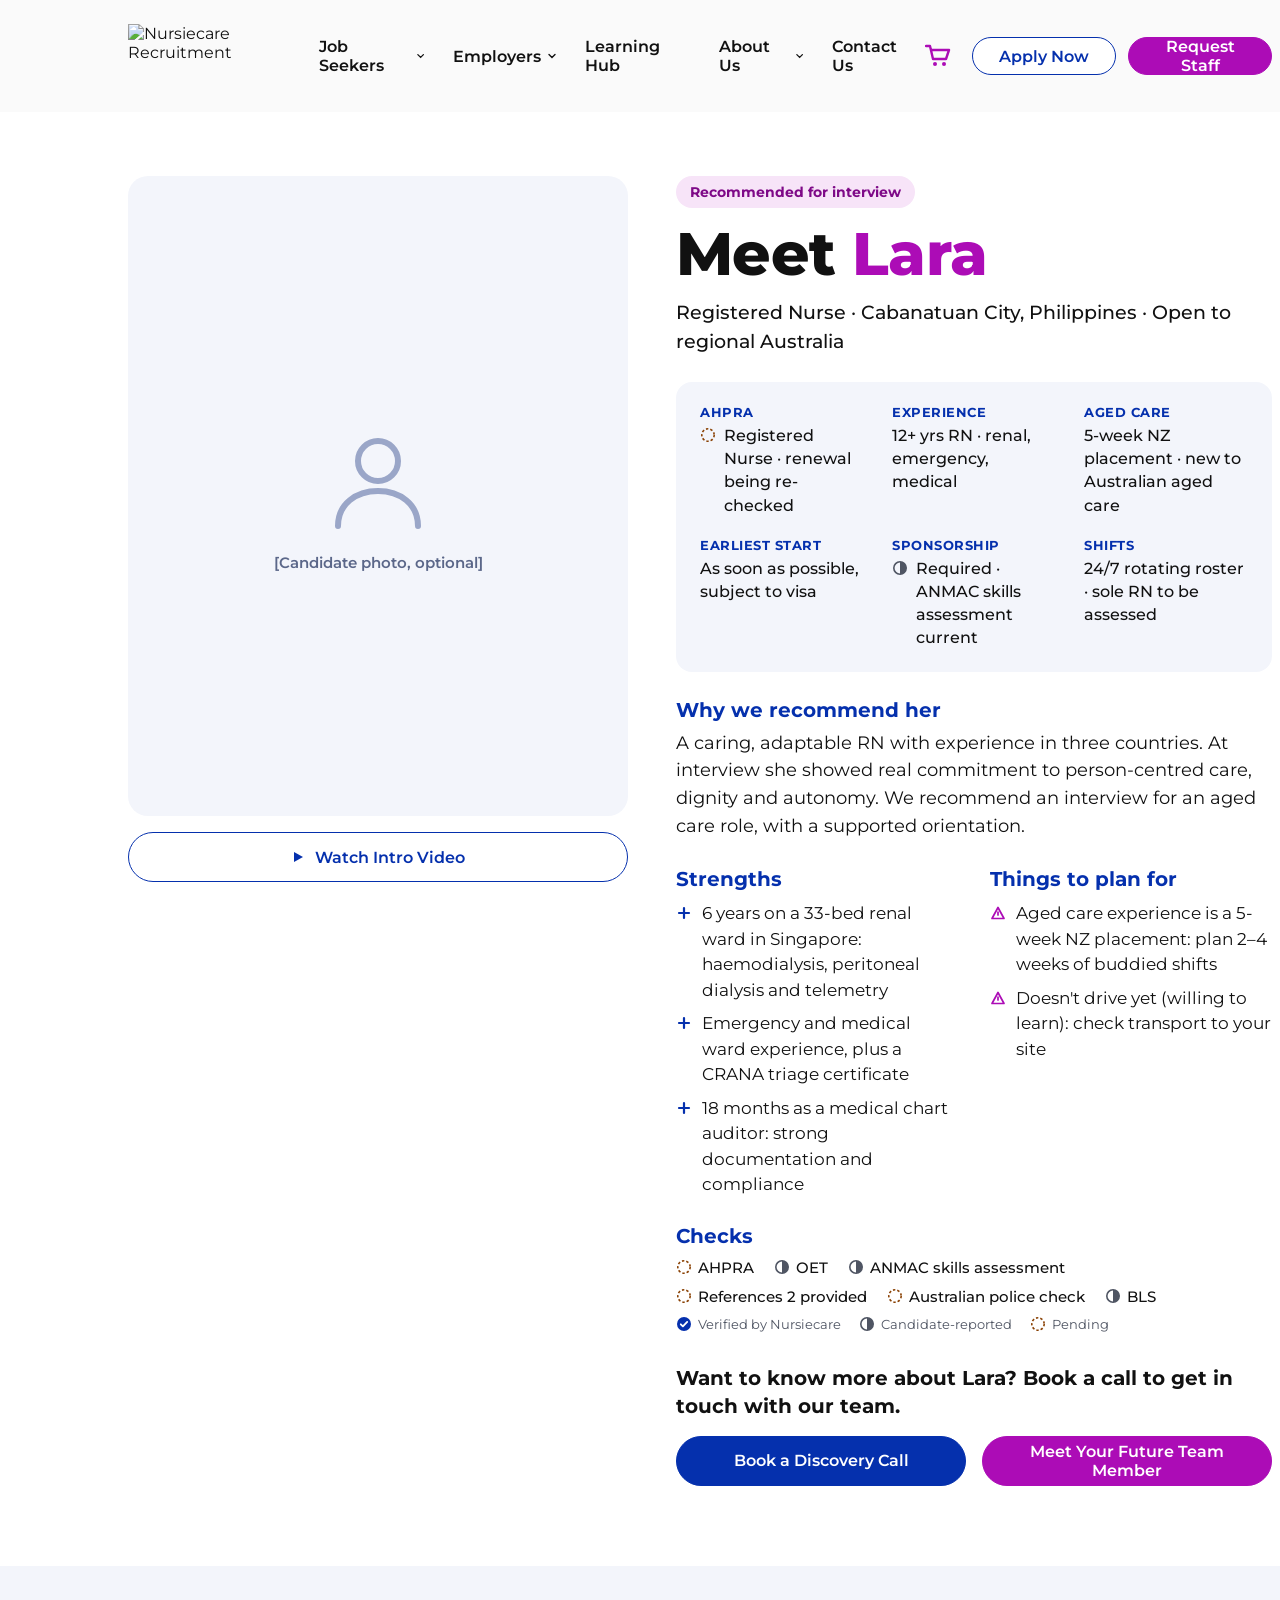
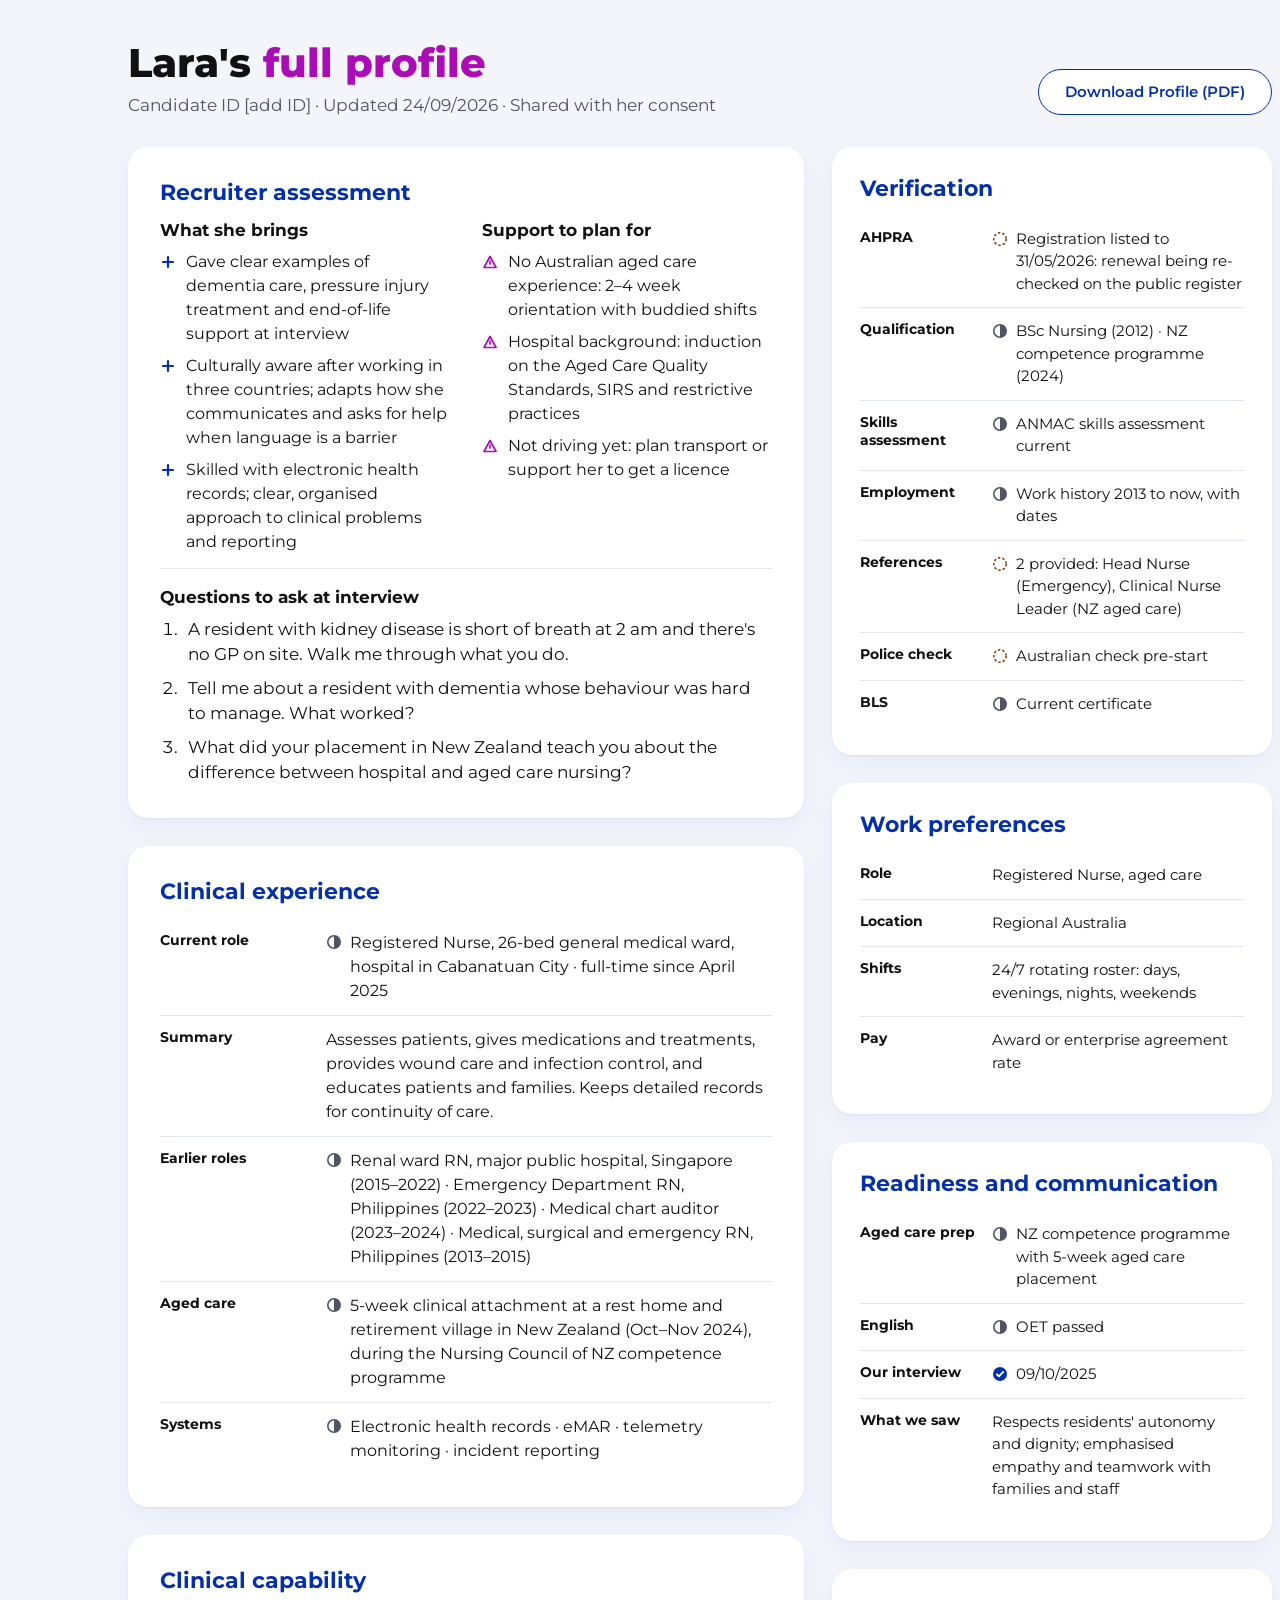
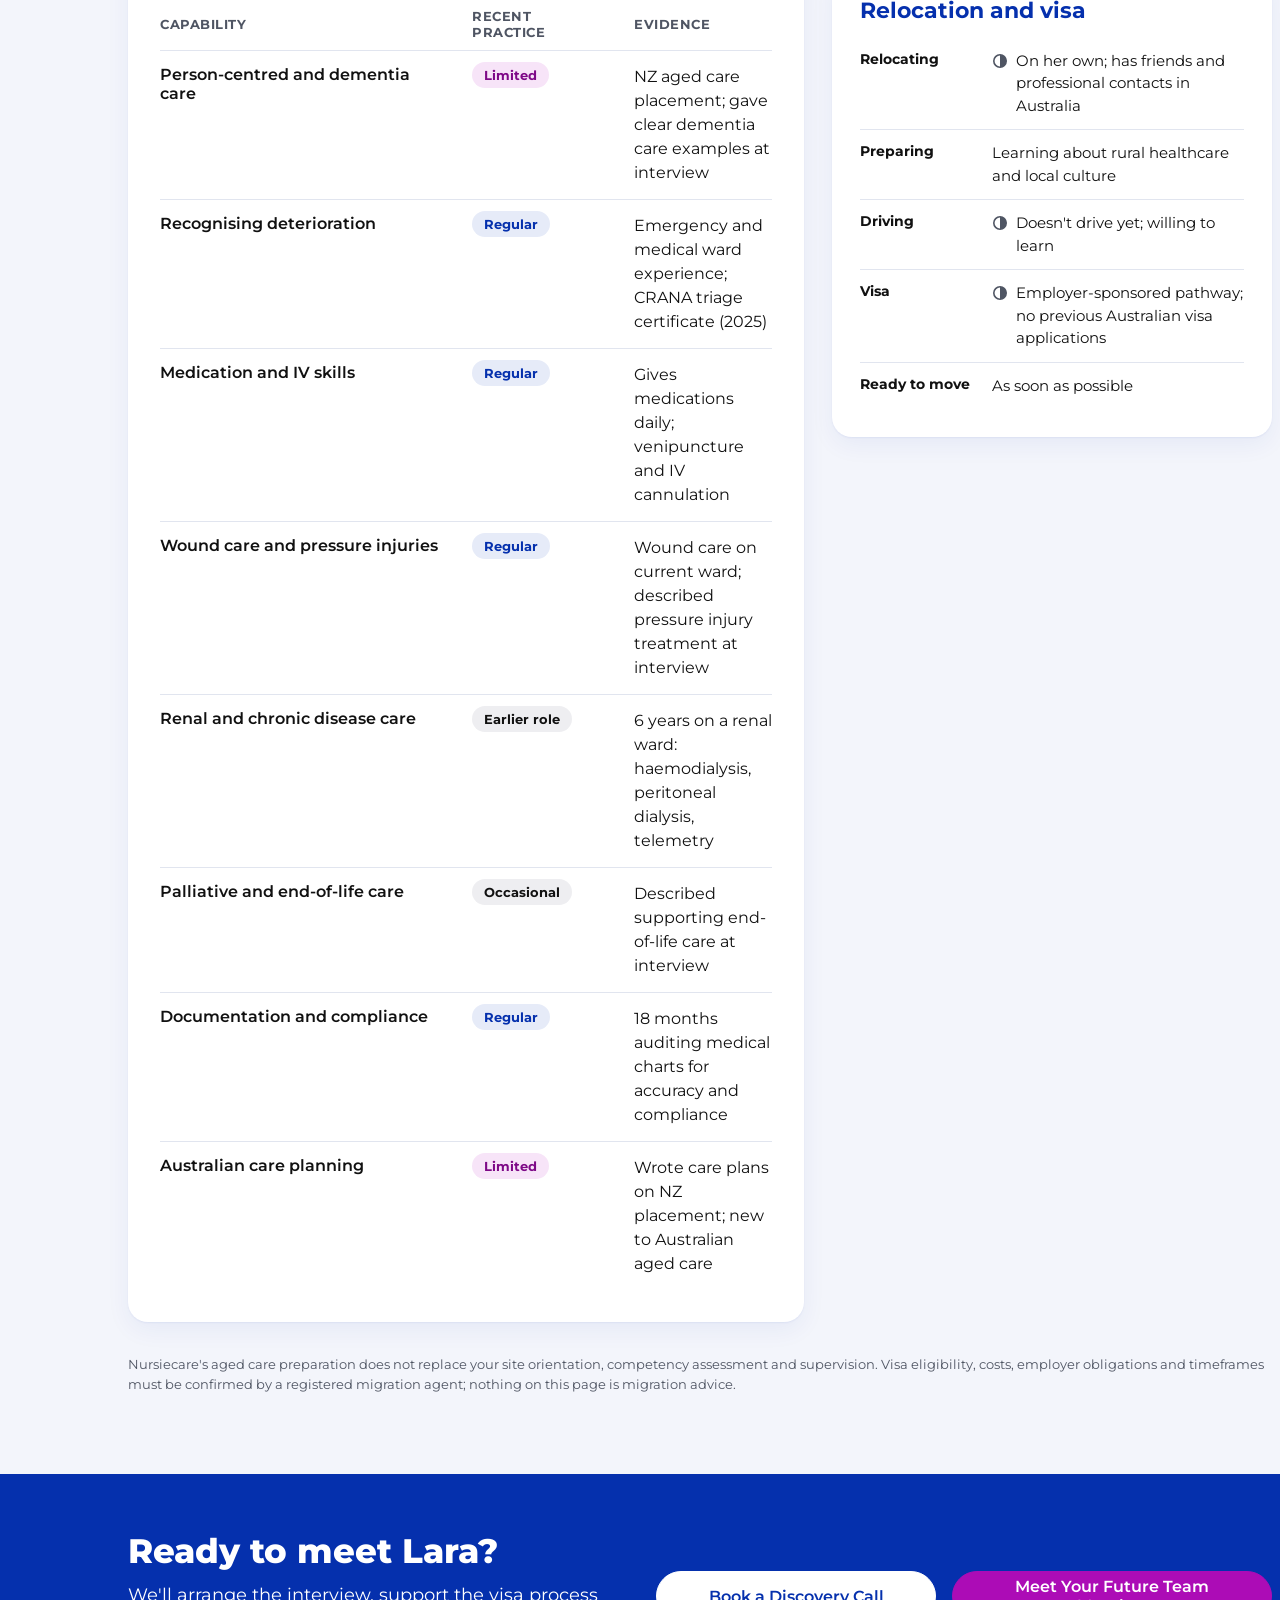
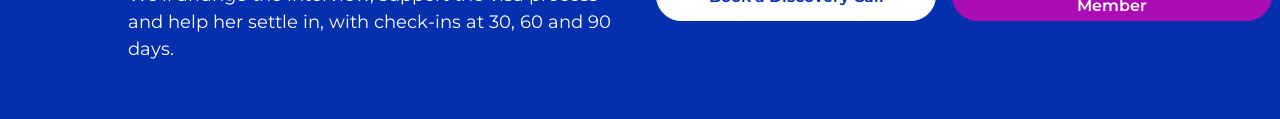
==== commit 508d2912: "Update candidate.html" ====
--- a/candidate.html
+++ b/candidate.html
@@ -17,7 +17,7 @@
 a{color:#0530AD}a:hover{color:#03207A}
 </style>
 </helmet>
-<div style="width: 1600px; height: 2910px; box-sizing: border-box; background: #FFFFFF; font-family: 'Montserrat', system-ui, sans-serif; color: #111111; display: flex; flex-direction: column">
+<div style="width: 1400px; height: 2910px; box-sizing: border-box; background: #FFFFFF; font-family: 'Montserrat', system-ui, sans-serif; color: #111111; display: flex; flex-direction: column">
 <header style="height: 112px; flex-shrink: 0; background: #FAFAFA; display: flex; align-items: center; justify-content: space-between; padding: 0 128px">
 <img src="./assets/7c74ef03ca69b1d3904ed1eaf5448bc9.png" alt="Nursiecare Recruitment" style="width: 200px; height: 65px; object-fit: contain; object-position: left center">
 <nav aria-label="Main" style="display: flex; gap: 28px; align-items: center"><a href="#" style="display: flex; align-items: center; gap: 6px; font-size: 16px; font-weight: 600; color: #111111; text-decoration: none">Job Seekers<svg width="10" height="10" viewBox="0 0 10 10" aria-hidden="true"><path d="M2 3.5l3 3 3-3" fill="none" stroke="#111111" stroke-width="1.4" stroke-linecap="round"></path></svg></a><a href="#" style="display: flex; align-items: center; gap: 6px; font-size: 16px; font-weight: 600; color: #111111; text-decoration: none">Employers<svg width="10" height="10" viewBox="0 0 10 10" aria-hidden="true"><path d="M2 3.5l3 3 3-3" fill="none" stroke="#111111" stroke-width="1.4" stroke-linecap="round"></path></svg></a><a href="#" style="display: flex; align-items: center; gap: 6px; font-size: 16px; font-weight: 600; color: #111111; text-decoration: none">Learning Hub</a><a href="#" style="display: flex; align-items: center; gap: 6px; font-size: 16px; font-weight: 600; color: #111111; text-decoration: none">About Us<svg width="10" height="10" viewBox="0 0 10 10" aria-hidden="true"><path d="M2 3.5l3 3 3-3" fill="none" stroke="#111111" stroke-width="1.4" stroke-linecap="round"></path></svg></a><a href="#" style="display: flex; align-items: center; gap: 6px; font-size: 16px; font-weight: 600; color: #111111; text-decoration: none">Contact Us</a></nav>
